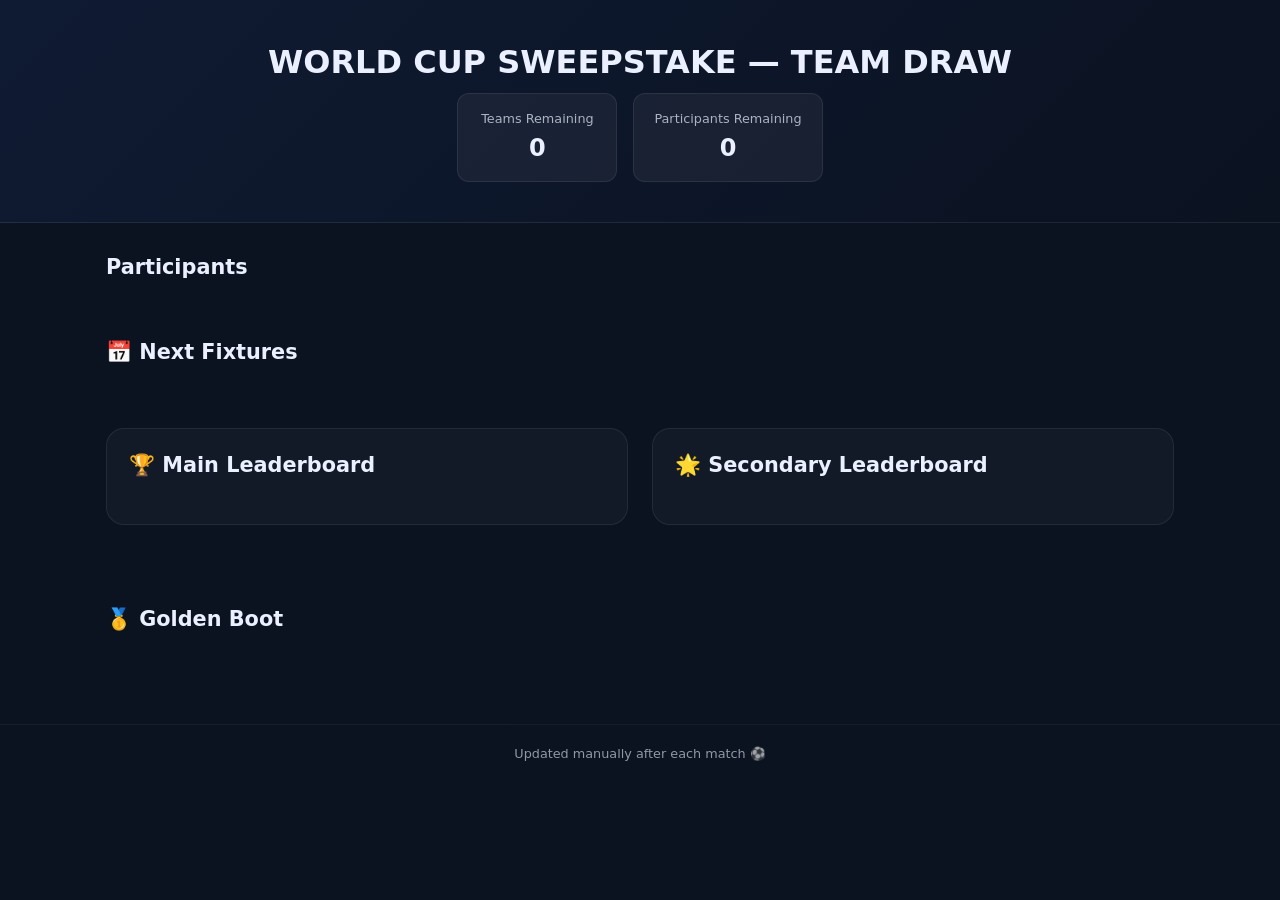
==== team-draw.html @ 0822e73f "Merge: preserve remote goldenBoot/eliminatedTeams; keep local sweepstakes structure" ====
<!DOCTYPE html>
<html lang="en">
<head>
  <meta charset="UTF-8" />
  <meta name="viewport" content="width=device-width, initial-scale=1.0" />
  <title>⚽ World Cup Sweepstake 2026 — Team Draw</title>
  <link rel="stylesheet" href="style.css">
</head>
<body>
  <header class="hero">
    <h1 id="pageTitle">WORLD CUP SWEEPSTAKE — TEAM DRAW</h1>

    <div class="summary">
      <div class="card">
        <div class="label">Teams Remaining</div>
        <div id="teamsRemaining" class="value">0</div>
      </div>

      <div class="card">
        <div class="label">Participants Remaining</div>
        <div class="value" id="participantsRemaining">0</div>
      </div>
    </div>
  </header>

  <main>
    <section class="section">
      <h2>Participants</h2>
      <div id="players" class="grid"></div>
    </section>

    <section class="section">
      <h2>📅  Next Fixtures</h2>
      <div id="next-fixtures" class="table"></div>
    </section>

    <div class="leaderboards-container">
      <section class="section">
        <h2>🏆 Main Leaderboard</h2>
        <div id="leaderboard" class="table"></div>
      </section>

      <section class="section">
        <h2 id="secondaryHeading">🌟 Secondary Leaderboard</h2>
        <div id="best-of-rest" class="table"></div>
      </section>
    </div>

    <section class="section">
      <h2>🥇 Golden Boot</h2>
      <div id="golden-boot" class="table"></div>
    </section>

  </main>

  <footer>
    <p>Updated manually after each match ⚽</p>
  </footer>

  <script>
    window.sweepstakeId = 'teamDraw';
    window.dashboardUrl = 'team-draw.html';
  </script>
  <script src="data.js"></script>
  <script src="script.js"></script>
</body>
</html>
---- style.css ----
* {
  margin: 0;
  padding: 0;
  box-sizing: border-box;
  font-family: system-ui, -apple-system, Segoe UI, Roboto, Arial, sans-serif;
}

body {
  background: #0b1220;
  color: #eaf0ff;
  line-height: 1.4;
}

/* HERO */
.hero {
  padding: 40px 20px;
  text-align: center;
  background: linear-gradient(135deg, #0f1b33, #0b1220);
  border-bottom: 1px solid rgba(255,255,255,0.08);
}

.hero h1 {
  font-size: 2rem;
  margin-bottom: 8px;
}

.subtitle {
  opacity: 0.7;
  margin-bottom: 24px;
}

.hero-actions {
  margin-bottom: 20px;
}

.button {
  display: inline-flex;
  align-items: center;
  justify-content: center;
  padding: 12px 18px;
  border-radius: 999px;
  border: 1px solid rgba(255,255,255,0.14);
  background: rgba(255,255,255,0.08);
  color: inherit;
  text-decoration: none;
  font-weight: 600;
  transition: background 0.18s ease, transform 0.18s ease;
}

.button:hover {
  background: rgba(255,255,255,0.12);
  transform: translateY(-1px);
}

.button.primary {
  background: #5487ff;
  border-color: rgba(84, 135, 255, 0.8);
  color: #fff;
}

.button.primary:hover {
  background: #3f6ee0;
}

.summary {
  display: flex;
  justify-content: center;
  gap: 16px;
  flex-wrap: wrap;
}

.card {
  background: rgba(255,255,255,0.05);
  padding: 16px 20px;
  border-radius: 12px;
  min-width: 160px;
  border: 1px solid rgba(255,255,255,0.08);
}

.label {
  font-size: 0.8rem;
  opacity: 0.7;
}

.value {
  font-size: 1.5rem;
  font-weight: 600;
  margin-top: 4px;
}

.flag {
  width: 20px;
  height: 15px;
  margin-right: 8px;
  border-radius: 2px;
  vertical-align: middle;
}

/* MAIN LAYOUT */
main {
  max-width: 1100px;
  margin: 0 auto;
  padding: 30px 16px;
}

.section {
  margin-bottom: 40px;
}


.section h2 {
  margin-bottom: 16px;
  font-size: 1.3rem;
}

.section h2 .heading-meta {
  font-size: 0.8em;
  opacity: 0.7;
  font-weight: 400;
  margin-left: 8px;
}

/* LEADERBOARDS */
.leaderboards-container {
  display: grid;
  grid-template-columns: 1fr 1fr;
  gap: 24px;
  align-items: flex-start;
  margin-bottom: 40px;
  min-width: 0;
}

.leaderboards-container .section {
  background: rgba(255,255,255,0.03);
  border: 1px solid rgba(255,255,255,0.08);
  border-radius: 18px;
  padding: 22px;
}

.leaderboards-container .section h2 {
  margin-bottom: 18px;
}

.table {
  display: flex;
  flex-direction: column;
  gap: 8px;
  overflow-x: auto;
  padding-bottom: 4px;
}

.table > div {
  min-width: 100%;
}

.leaderboard-header,
.leaderboard-row {
  display: grid;
  grid-template-columns: 60px 1fr 120px;
  padding: 12px 14px;
  border-radius: 12px;
  min-width: 0;
}

.leaderboard-header {
  position: sticky;
  top: 0;
  z-index: 2;
}

.leaderboard-header {
  background: rgba(255,255,255,0.06);
  font-weight: 600;
  opacity: 0.85;
}

.leaderboard-row {
  background: rgba(255,255,255,0.03);
  border: 1px solid rgba(255,255,255,0.05);
}

.leaderboard-row:nth-child(even) {
  background: rgba(255,255,255,0.02);
}

.leaderboard-row.winner {
  background: rgba(102, 178, 255, 0.16);
  border-color: rgba(102, 178, 255, 0.35);
}

.leaderboard-row.winner div {
  font-weight: 600;
}

.leaderboard-row div {
  white-space: nowrap;
  overflow: hidden;
  text-overflow: ellipsis;
}

.golden-boot-header,
.golden-boot-row {
  display: grid;
  grid-template-columns: 45px 1fr 150px 140px 80px;
  padding: 12px 14px;
  border-radius: 12px;
  min-width: 0;
}

.golden-boot-header {
  background: rgba(255,255,255,0.06);
  font-weight: 600;
  opacity: 0.85;
}

.golden-boot-row {
  background: rgba(255,255,255,0.03);
  border: 1px solid rgba(255,255,255,0.05);
}

.golden-boot-row.winner {
  background: rgba(255, 206, 15, 0.12);
  border-color: rgba(255, 206, 15, 0.4);
}

.golden-boot-row:nth-child(even) {
  background: rgba(255,255,255,0.02);
}

.golden-boot-row div {
  white-space: nowrap;
  overflow: hidden;
  text-overflow: ellipsis;
}

/* PLAYERS GRID */
.grid {
  display: grid;
  grid-template-columns: repeat(auto-fit, minmax(240px, 1fr));
  gap: 16px;
}

.player-card {
  background: rgba(255,255,255,0.04);
  border: 1px solid rgba(255,255,255,0.08);
  border-radius: 14px;
  padding: 16px;
  transition: transform 0.15s ease, border-color 0.15s ease;
}

.player-card:hover {
  transform: translateY(-3px);
  border-color: rgba(255,255,255,0.16);
}

.player-card h3 {
  margin-bottom: 12px;
}

.teams {
  display: flex;
  flex-direction: column;
  gap: 6px;
}

.team {
  padding: 6px 10px;
  border-radius: 8px;
  font-size: 0.95rem;
}

.team.alive {
  background: rgba(46, 204, 113, 0.12);
  border: 1px solid rgba(46, 204, 113, 0.25);
}

.team.out {
  background: rgba(255, 255, 255, 0.04);
  opacity: 0.5;
  text-decoration: line-through;
}

.footer {
  margin-top: 12px;
  font-size: 0.85rem;
  opacity: 0.7;
}

/* FIXTURE STYLES */
.next-fixture-row {
  display: flex;
  justify-content: space-between;
  align-items: center;
  padding: 14px 16px;
  border-radius: 14px;
  background: rgba(255,255,255,0.04);
  border: 1px solid rgba(255,255,255,0.06);
  gap: 16px;
}

.next-fixture-row.live {
  border-color: rgba(255, 84, 84, 0.35);
  background: rgba(255, 84, 84, 0.08);
}

.fixture-meta {
  display: flex;
  align-items: center;
  gap: 10px;
  opacity: 0.8;
}

.live-badge {
  display: inline-flex;
  align-items: center;
  justify-content: center;
  padding: 4px 8px;
  border-radius: 999px;
  background: #ff5454;
  color: #fff;
  font-size: 0.75rem;
  font-weight: 700;
  letter-spacing: 0.02em;
}

/* RULES */
.rules {
  background: rgba(255,255,255,0.03);
  padding: 16px;
  border-radius: 12px;
  border: 1px solid rgba(255,255,255,0.06);
}

.rules p {
  margin-bottom: 8px;
  opacity: 0.85;
}

.empty-state {
  padding: 16px;
  border-radius: 14px;
  background: rgba(255,255,255,0.04);
  border: 1px solid rgba(255,255,255,0.08);
  color: rgba(255,255,255,0.8);
}

/* FOOTER */
footer {
  text-align: center;
  padding: 20px;
  font-size: 0.8rem;
  opacity: 0.6;
  border-top: 1px solid rgba(255,255,255,0.08);
}

@media (max-width: 940px) {
  .leaderboards-container {
    grid-template-columns: 1fr;
  }
}

@media (max-width: 760px) {
  body {
    font-size: 0.95rem;
  }

  .hero {
    padding: 28px 16px;
  }

  .summary {
    flex-direction: column;
    align-items: stretch;
  }

  .card {
    min-width: auto;
    width: 100%;
  }

  .section {
    margin-bottom: 28px;
  }

  .section h2 {
    font-size: 1.15rem;
  }

  .leaderboard-header,
  .leaderboard-row,
  .golden-boot-header,
  .golden-boot-row {
    padding: 10px 12px;
  }

  .next-fixture-row {
    flex-direction: column;
    align-items: flex-start;
  }

  .fixture-meta {
    width: 100%;
    margin-top: 10px;
  }

  .leaderboard-header,
  .leaderboard-row {
    grid-template-columns: 50px 1fr 1fr;
  }

  .golden-boot-header,
  .golden-boot-row {
    grid-template-columns: 35px minmax(90px, 1.5fr) minmax(70px, 1fr) minmax(70px, 1fr) 45px;
    gap: 6px;
    align-items: start;
  }

  .golden-boot-header div,
  .golden-boot-row div {
    white-space: normal;
    overflow-wrap: anywhere;
    min-width: 0;
  }

  .golden-boot-header div:nth-child(2),
  .golden-boot-row div:nth-child(2) {
    min-width: 0;
  }

  .leaderboard-header {
    position: sticky;
    top: 0;
    z-index: 2;
  }

  .golden-boot-header {
    position: sticky;
    top: 0;
    z-index: 2;
  }

  .team {
    font-size: 0.9rem;
  }

  .footer {
    font-size: 0.82rem;
  }
}
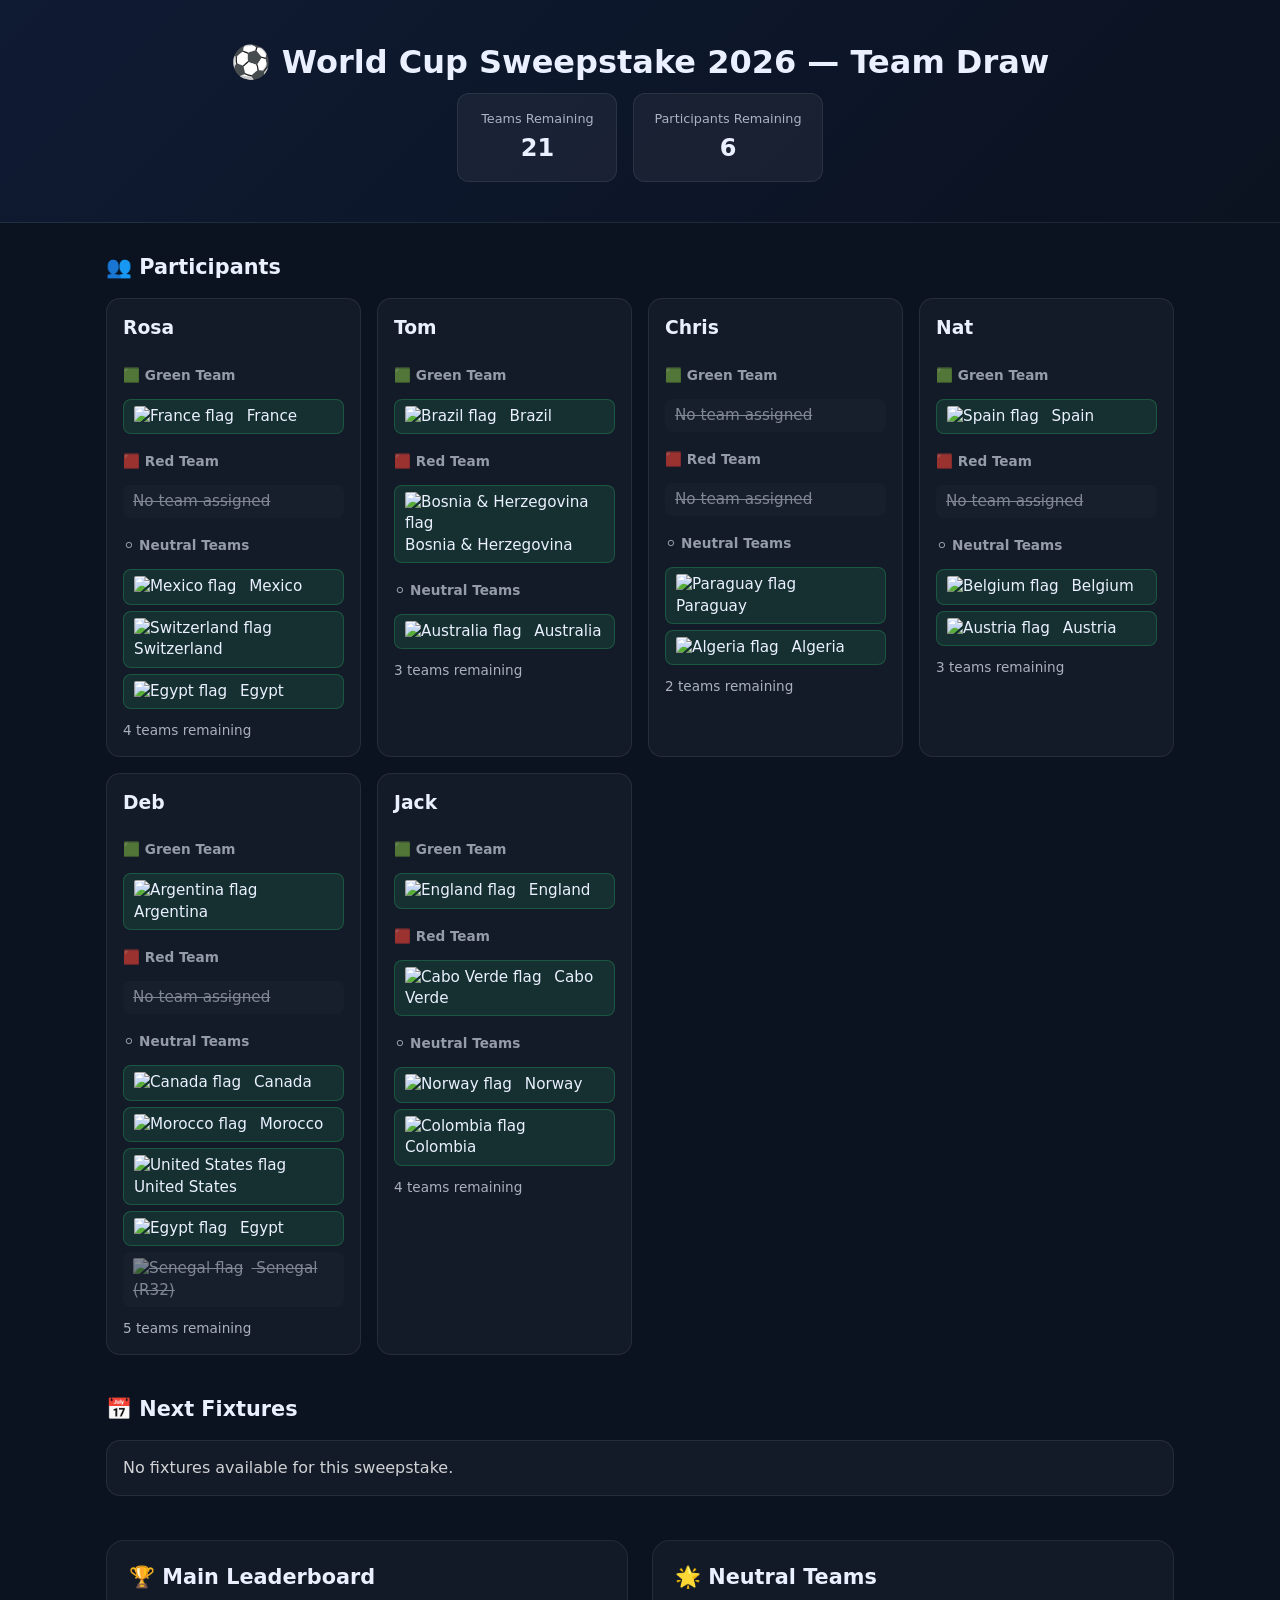
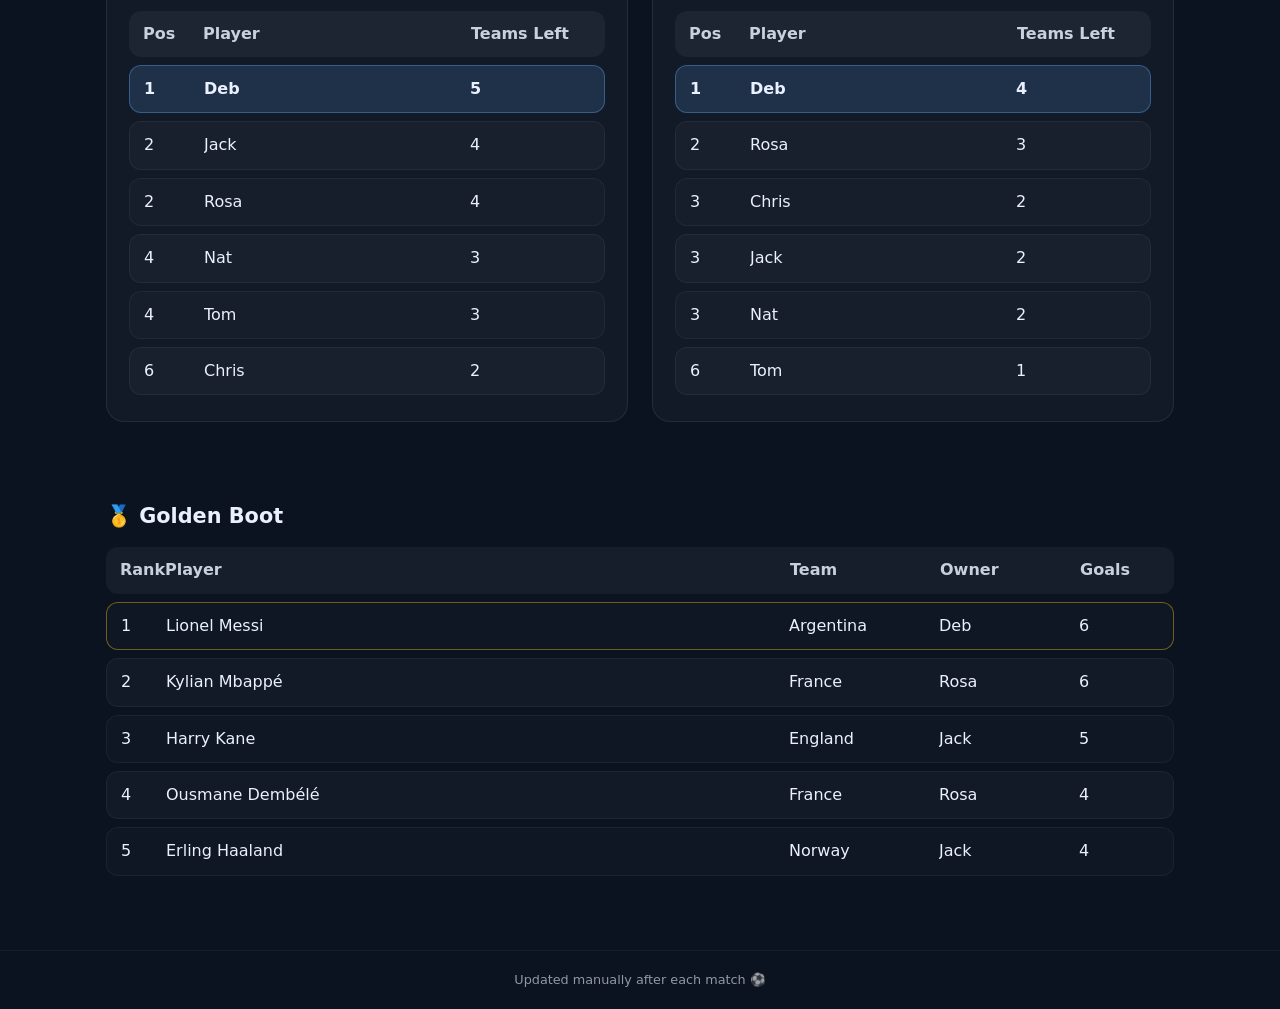
==== commit 06ffa7ab: "fixing" ====
--- a/team-draw.html
+++ b/team-draw.html
@@ -25,7 +25,7 @@
 
   <main>
     <section class="section">
-      <h2>Participants</h2>
+      <h2>👥 Participants</h2>
       <div id="players" class="grid"></div>
     </section>
 
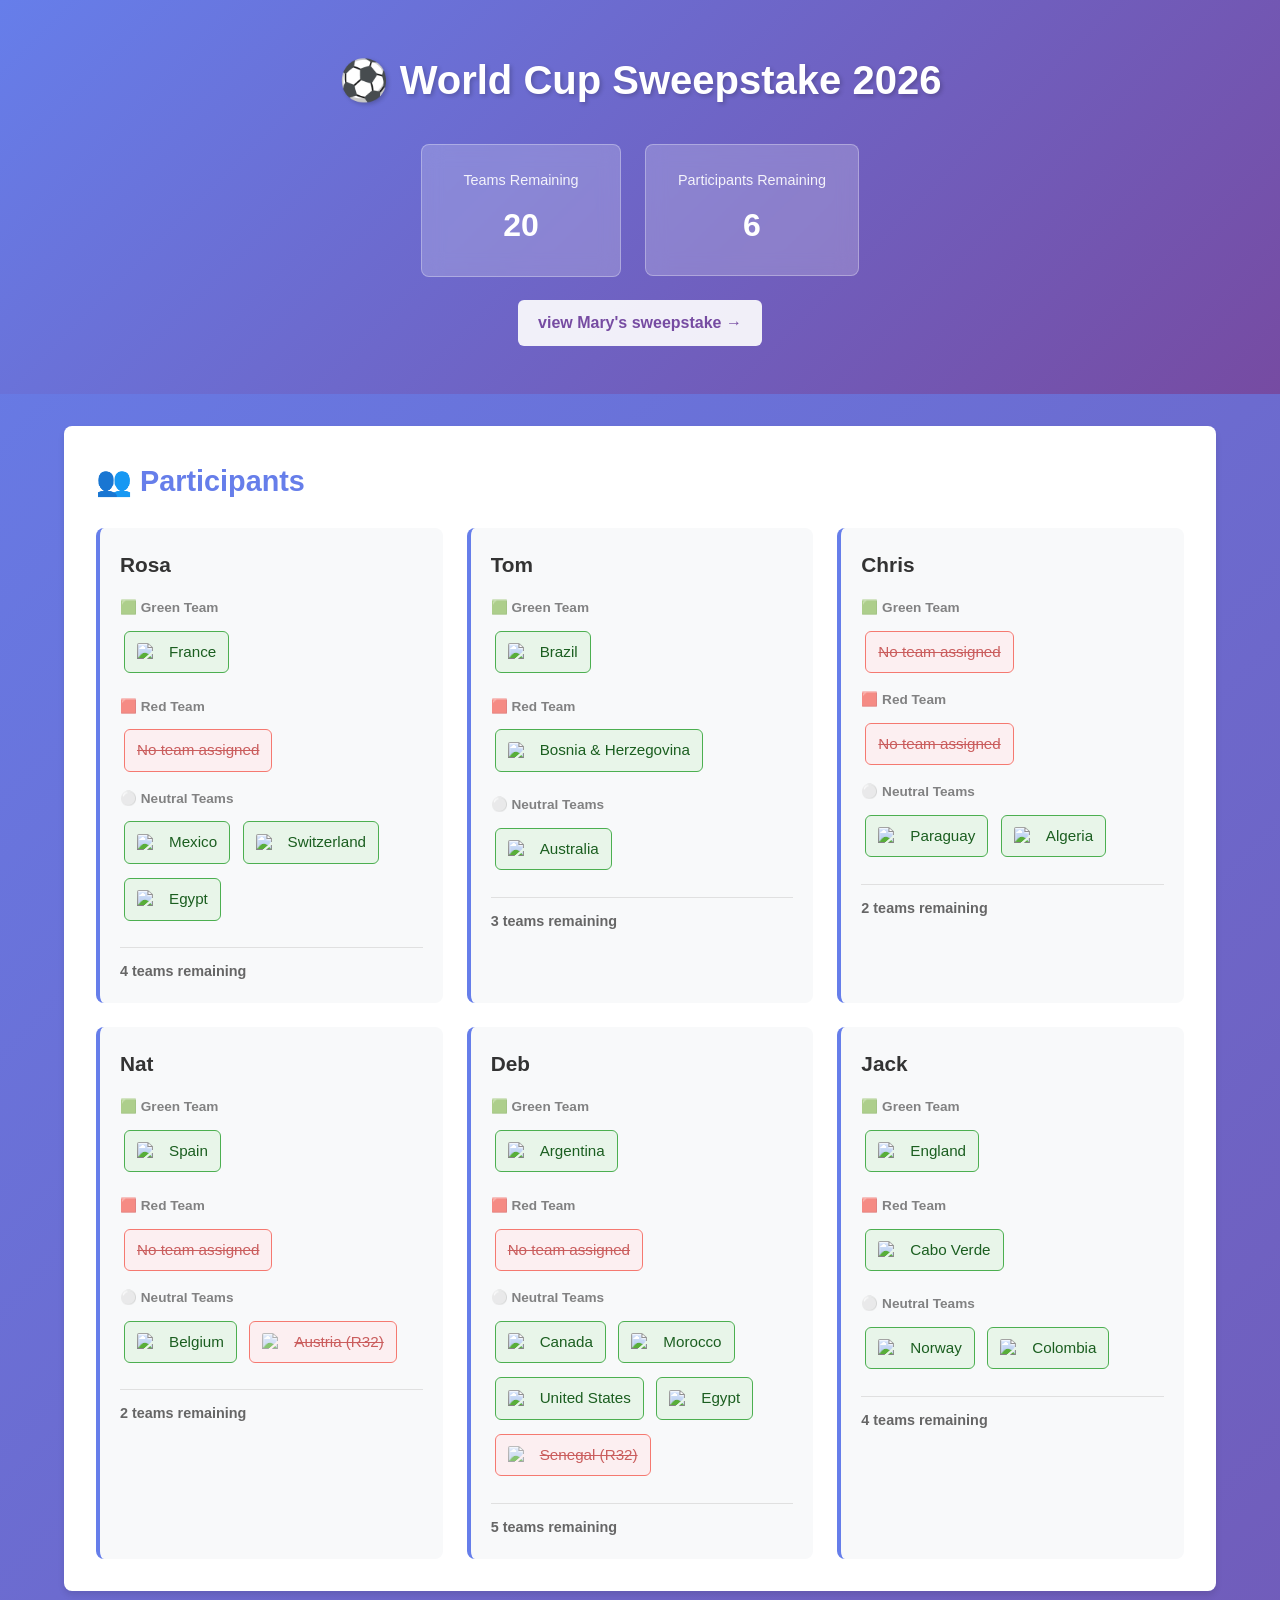
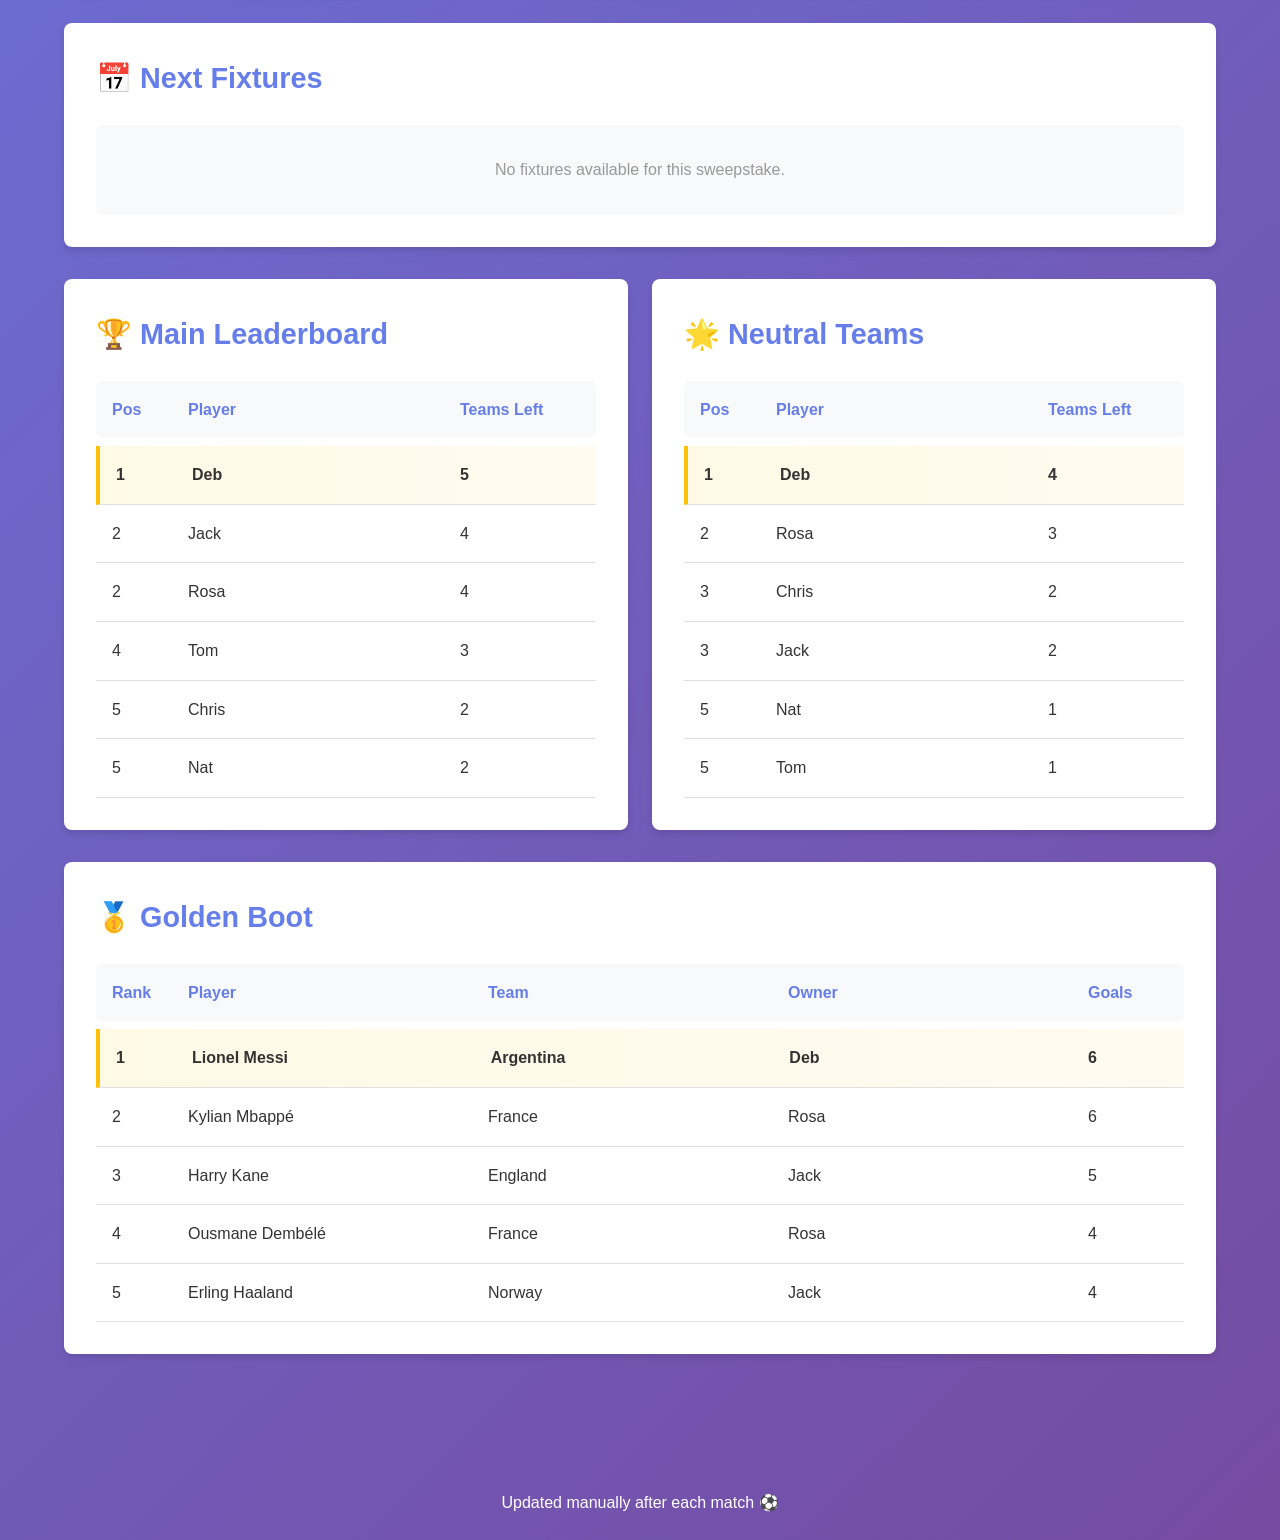
==== commit 5b011e17: "Add link to Mary's sweepstake in header" ====
--- a/team-draw.html
+++ b/team-draw.html
@@ -3,12 +3,12 @@
 <head>
   <meta charset="UTF-8" />
   <meta name="viewport" content="width=device-width, initial-scale=1.0" />
-  <title>⚽ World Cup Sweepstake 2026 — Team Draw</title>
+  <title>⚽ World Cup Sweepstake 2026</title>
   <link rel="stylesheet" href="style.css">
 </head>
 <body>
   <header class="hero">
-    <h1 id="pageTitle">WORLD CUP SWEEPSTAKE — TEAM DRAW</h1>
+    <h1 id="pageTitle">⚽ WORLD CUP SWEEPSTAKE 2026</h1>
 
     <div class="summary">
       <div class="card">
@@ -20,6 +20,10 @@
         <div class="label">Participants Remaining</div>
         <div class="value" id="participantsRemaining">0</div>
       </div>
+    </div>
+
+    <div class="sweepstake-links">
+      <a href="index.html">view Mary's sweepstake →</a>
     </div>
   </header>
 
--- a/style.css
+++ b/style.css
@@ -2,448 +2,326 @@
   margin: 0;
   padding: 0;
   box-sizing: border-box;
-  font-family: system-ui, -apple-system, Segoe UI, Roboto, Arial, sans-serif;
 }
 
 body {
-  background: #0b1220;
-  color: #eaf0ff;
-  line-height: 1.4;
-}
-
-/* HERO */
+  font-family: -apple-system, BlinkMacSystemFont, "Segoe UI", Roboto, "Helvetica Neue", Arial, sans-serif;
+  background: linear-gradient(135deg, #667eea 0%, #764ba2 100%);
+  color: #333;
+  line-height: 1.6;
+}
+
 .hero {
-  padding: 40px 20px;
+  background: linear-gradient(135deg, #667eea 0%, #764ba2 100%);
+  padding: 48px 24px;
   text-align: center;
-  background: linear-gradient(135deg, #0f1b33, #0b1220);
-  border-bottom: 1px solid rgba(255,255,255,0.08);
+  color: white;
 }
 
 .hero h1 {
-  font-size: 2rem;
-  margin-bottom: 8px;
-}
-
-.subtitle {
-  opacity: 0.7;
-  margin-bottom: 24px;
-}
-
-.hero-actions {
-  margin-bottom: 20px;
-}
-
-.button {
-  display: inline-flex;
-  align-items: center;
-  justify-content: center;
-  padding: 12px 18px;
-  border-radius: 999px;
-  border: 1px solid rgba(255,255,255,0.14);
-  background: rgba(255,255,255,0.08);
-  color: inherit;
-  text-decoration: none;
-  font-weight: 600;
-  transition: background 0.18s ease, transform 0.18s ease;
-}
-
-.button:hover {
-  background: rgba(255,255,255,0.12);
-  transform: translateY(-1px);
-}
-
-.button.primary {
-  background: #5487ff;
-  border-color: rgba(84, 135, 255, 0.8);
-  color: #fff;
-}
-
-.button.primary:hover {
-  background: #3f6ee0;
+  font-size: 2.5rem;
+  margin-bottom: 32px;
+  text-shadow: 2px 2px 4px rgba(0, 0, 0, 0.2);
 }
 
 .summary {
   display: flex;
   justify-content: center;
+  gap: 24px;
+  margin-bottom: 24px;
+  flex-wrap: wrap;
+}
+
+.card {
+  background: rgba(255, 255, 255, 0.2);
+  backdrop-filter: blur(10px);
+  border-radius: 8px;
+  padding: 24px 32px;
+  min-width: 200px;
+  border: 1px solid rgba(255, 255, 255, 0.3);
+}
+
+.card .label {
+  font-size: 0.9rem;
+  opacity: 0.9;
+  margin-bottom: 8px;
+}
+
+.card .value {
+  font-size: 2rem;
+  font-weight: bold;
+}
+
+.sweepstake-links {
+  margin-top: 24px;
+}
+
+.sweepstake-links a {
+  display: inline-block;
+  background: rgba(255, 255, 255, 0.9);
+  color: #764ba2;
+  padding: 10px 20px;
+  border-radius: 6px;
+  text-decoration: none;
+  font-weight: 600;
+  transition: all 0.3s ease;
+}
+
+.sweepstake-links a:hover {
+  background: white;
+  transform: translateY(-2px);
+  box-shadow: 0 4px 12px rgba(0, 0, 0, 0.15);
+}
+
+main {
+  max-width: 1200px;
+  margin: 0 auto;
+  padding: 32px 24px;
+}
+
+.section {
+  background: white;
+  border-radius: 8px;
+  padding: 32px;
+  margin-bottom: 32px;
+  box-shadow: 0 4px 6px rgba(0, 0, 0, 0.1);
+}
+
+.section h2 {
+  margin-bottom: 24px;
+  color: #667eea;
+  font-size: 1.8rem;
+}
+
+.grid {
+  display: grid;
+  grid-template-columns: repeat(auto-fill, minmax(300px, 1fr));
+  gap: 24px;
+}
+
+.player-card {
+  background: #f8f9fa;
+  border-radius: 8px;
+  padding: 20px;
+  border-left: 4px solid #667eea;
+  transition: all 0.3s ease;
+}
+
+.player-card:hover {
+  box-shadow: 0 4px 12px rgba(102, 126, 234, 0.15);
+  transform: translateY(-2px);
+}
+
+.player-card h3 {
+  margin-bottom: 16px;
+  color: #333;
+  font-size: 1.3rem;
+}
+
+.teams {
+  margin-bottom: 16px;
+}
+
+.team {
+  display: inline-flex;
+  align-items: center;
+  gap: 8px;
+  background: white;
+  padding: 8px 12px;
+  border-radius: 6px;
+  margin: 4px;
+  border: 1px solid #e0e0e0;
+  font-size: 0.95rem;
+  transition: all 0.3s ease;
+}
+
+.team img.flag {
+  width: 24px;
+  height: 18px;
+  object-fit: cover;
+  border-radius: 2px;
+}
+
+.team.alive {
+  background: #e8f5e9;
+  border-color: #4caf50;
+  color: #1b5e20;
+}
+
+.team.out {
+  background: #ffebee;
+  border-color: #f44336;
+  color: #b71c1c;
+  text-decoration: line-through;
+  opacity: 0.7;
+}
+
+.player-card .footer {
+  padding-top: 12px;
+  border-top: 1px solid #e0e0e0;
+  font-size: 0.9rem;
+  color: #666;
+  font-weight: 600;
+}
+
+.table {
+  overflow-x: auto;
+}
+
+.leaderboard-header,
+.golden-boot-header {
+  display: grid;
+  grid-template-columns: 60px 1fr 120px;
   gap: 16px;
-  flex-wrap: wrap;
-}
-
-.card {
-  background: rgba(255,255,255,0.05);
-  padding: 16px 20px;
-  border-radius: 12px;
-  min-width: 160px;
-  border: 1px solid rgba(255,255,255,0.08);
-}
-
-.label {
+  padding: 16px;
+  background: #f8f9fa;
+  border-radius: 6px;
+  margin-bottom: 8px;
+  font-weight: 600;
+  color: #667eea;
+}
+
+.golden-boot-header {
+  grid-template-columns: 60px 1fr 1fr 1fr 80px;
+}
+
+.leaderboard-row,
+.golden-boot-row {
+  display: grid;
+  grid-template-columns: 60px 1fr 120px;
+  gap: 16px;
+  padding: 16px;
+  border-bottom: 1px solid #e0e0e0;
+  align-items: center;
+}
+
+.golden-boot-row {
+  grid-template-columns: 60px 1fr 1fr 1fr 80px;
+}
+
+.leaderboard-row:hover,
+.golden-boot-row:hover {
+  background: #f8f9fa;
+}
+
+.leaderboard-row.winner,
+.golden-boot-row.winner {
+  background: linear-gradient(90deg, #fff9e6, #fffbf0);
+  font-weight: 600;
+  border-left: 4px solid #ffc107;
+}
+
+.next-fixture-row {
+  padding: 16px;
+  border-bottom: 1px solid #e0e0e0;
+  display: flex;
+  justify-content: space-between;
+  align-items: center;
+  gap: 16px;
+}
+
+.next-fixture-row:hover {
+  background: #f8f9fa;
+}
+
+.next-fixture-row.live {
+  background: #fff3e0;
+  border-left: 4px solid #ff9800;
+}
+
+.next-fixture-row strong {
+  color: #667eea;
+}
+
+.next-fixture-row .owner {
+  color: #999;
+  font-size: 0.9rem;
+}
+
+.fixture-meta {
+  text-align: right;
+  font-size: 0.9rem;
+  color: #666;
+}
+
+.live-badge {
+  display: inline-block;
+  background: #f44336;
+  color: white;
+  padding: 4px 8px;
+  border-radius: 4px;
   font-size: 0.8rem;
-  opacity: 0.7;
-}
-
-.value {
-  font-size: 1.5rem;
-  font-weight: 600;
-  margin-top: 4px;
-}
-
-.flag {
-  width: 20px;
-  height: 15px;
+  font-weight: 600;
   margin-right: 8px;
-  border-radius: 2px;
-  vertical-align: middle;
-}
-
-/* MAIN LAYOUT */
-main {
-  max-width: 1100px;
-  margin: 0 auto;
-  padding: 30px 16px;
-}
-
-.section {
-  margin-bottom: 40px;
-}
-
-
-.section h2 {
-  margin-bottom: 16px;
-  font-size: 1.3rem;
-}
-
-.section h2 .heading-meta {
-  font-size: 0.8em;
-  opacity: 0.7;
-  font-weight: 400;
-  margin-left: 8px;
-}
-
-/* LEADERBOARDS */
+  animation: pulse 1s infinite;
+}
+
+@keyframes pulse {
+  0%, 100% {
+    opacity: 1;
+  }
+  50% {
+    opacity: 0.7;
+  }
+}
+
 .leaderboards-container {
   display: grid;
   grid-template-columns: 1fr 1fr;
   gap: 24px;
-  align-items: flex-start;
-  margin-bottom: 40px;
-  min-width: 0;
-}
-
-.leaderboards-container .section {
-  background: rgba(255,255,255,0.03);
-  border: 1px solid rgba(255,255,255,0.08);
-  border-radius: 18px;
-  padding: 22px;
-}
-
-.leaderboards-container .section h2 {
-  margin-bottom: 18px;
-}
-
-.table {
-  display: flex;
-  flex-direction: column;
-  gap: 8px;
-  overflow-x: auto;
-  padding-bottom: 4px;
-}
-
-.table > div {
-  min-width: 100%;
-}
-
-.leaderboard-header,
-.leaderboard-row {
-  display: grid;
-  grid-template-columns: 60px 1fr 120px;
-  padding: 12px 14px;
-  border-radius: 12px;
-  min-width: 0;
-}
-
-.leaderboard-header {
-  position: sticky;
-  top: 0;
-  z-index: 2;
-}
-
-.leaderboard-header {
-  background: rgba(255,255,255,0.06);
-  font-weight: 600;
-  opacity: 0.85;
-}
-
-.leaderboard-row {
-  background: rgba(255,255,255,0.03);
-  border: 1px solid rgba(255,255,255,0.05);
-}
-
-.leaderboard-row:nth-child(even) {
-  background: rgba(255,255,255,0.02);
-}
-
-.leaderboard-row.winner {
-  background: rgba(102, 178, 255, 0.16);
-  border-color: rgba(102, 178, 255, 0.35);
-}
-
-.leaderboard-row.winner div {
-  font-weight: 600;
-}
-
-.leaderboard-row div {
-  white-space: nowrap;
-  overflow: hidden;
-  text-overflow: ellipsis;
-}
-
-.golden-boot-header,
-.golden-boot-row {
-  display: grid;
-  grid-template-columns: 45px 1fr 150px 140px 80px;
-  padding: 12px 14px;
-  border-radius: 12px;
-  min-width: 0;
-}
-
-.golden-boot-header {
-  background: rgba(255,255,255,0.06);
-  font-weight: 600;
-  opacity: 0.85;
-}
-
-.golden-boot-row {
-  background: rgba(255,255,255,0.03);
-  border: 1px solid rgba(255,255,255,0.05);
-}
-
-.golden-boot-row.winner {
-  background: rgba(255, 206, 15, 0.12);
-  border-color: rgba(255, 206, 15, 0.4);
-}
-
-.golden-boot-row:nth-child(even) {
-  background: rgba(255,255,255,0.02);
-}
-
-.golden-boot-row div {
-  white-space: nowrap;
-  overflow: hidden;
-  text-overflow: ellipsis;
-}
-
-/* PLAYERS GRID */
-.grid {
-  display: grid;
-  grid-template-columns: repeat(auto-fit, minmax(240px, 1fr));
-  gap: 16px;
-}
-
-.player-card {
-  background: rgba(255,255,255,0.04);
-  border: 1px solid rgba(255,255,255,0.08);
-  border-radius: 14px;
-  padding: 16px;
-  transition: transform 0.15s ease, border-color 0.15s ease;
-}
-
-.player-card:hover {
-  transform: translateY(-3px);
-  border-color: rgba(255,255,255,0.16);
-}
-
-.player-card h3 {
+}
+
+@media (max-width: 900px) {
+  .leaderboards-container {
+    grid-template-columns: 1fr;
+  }
+}
+
+.empty-state {
+  padding: 32px;
+  text-align: center;
+  color: #999;
+  background: #f8f9fa;
+  border-radius: 6px;
+}
+
+.rules {
+  background: #f8f9fa;
+  border-left: 4px solid #667eea;
+  padding: 20px;
+  border-radius: 6px;
+}
+
+.rules p {
   margin-bottom: 12px;
-}
-
-.teams {
-  display: flex;
-  flex-direction: column;
-  gap: 6px;
-}
-
-.team {
-  padding: 6px 10px;
-  border-radius: 8px;
-  font-size: 0.95rem;
-}
-
-.team.alive {
-  background: rgba(46, 204, 113, 0.12);
-  border: 1px solid rgba(46, 204, 113, 0.25);
-}
-
-.team.out {
-  background: rgba(255, 255, 255, 0.04);
-  opacity: 0.5;
-  text-decoration: line-through;
-}
-
-.footer {
-  margin-top: 12px;
-  font-size: 0.85rem;
-  opacity: 0.7;
-}
-
-/* FIXTURE STYLES */
-.next-fixture-row {
-  display: flex;
-  justify-content: space-between;
-  align-items: center;
-  padding: 14px 16px;
-  border-radius: 14px;
-  background: rgba(255,255,255,0.04);
-  border: 1px solid rgba(255,255,255,0.06);
-  gap: 16px;
-}
-
-.next-fixture-row.live {
-  border-color: rgba(255, 84, 84, 0.35);
-  background: rgba(255, 84, 84, 0.08);
-}
-
-.fixture-meta {
-  display: flex;
-  align-items: center;
-  gap: 10px;
-  opacity: 0.8;
-}
-
-.live-badge {
-  display: inline-flex;
-  align-items: center;
-  justify-content: center;
-  padding: 4px 8px;
-  border-radius: 999px;
-  background: #ff5454;
-  color: #fff;
-  font-size: 0.75rem;
-  font-weight: 700;
-  letter-spacing: 0.02em;
-}
-
-/* RULES */
-.rules {
-  background: rgba(255,255,255,0.03);
-  padding: 16px;
-  border-radius: 12px;
-  border: 1px solid rgba(255,255,255,0.06);
-}
-
-.rules p {
-  margin-bottom: 8px;
-  opacity: 0.85;
-}
-
-.empty-state {
-  padding: 16px;
-  border-radius: 14px;
-  background: rgba(255,255,255,0.04);
-  border: 1px solid rgba(255,255,255,0.08);
-  color: rgba(255,255,255,0.8);
-}
-
-/* FOOTER */
+  line-height: 1.8;
+}
+
 footer {
   text-align: center;
-  padding: 20px;
-  font-size: 0.8rem;
-  opacity: 0.6;
-  border-top: 1px solid rgba(255,255,255,0.08);
-}
-
-@media (max-width: 940px) {
-  .leaderboards-container {
-    grid-template-columns: 1fr;
-  }
-}
-
-@media (max-width: 760px) {
-  body {
-    font-size: 0.95rem;
-  }
-
-  .hero {
-    padding: 28px 16px;
+  padding: 24px;
+  color: white;
+  margin-top: 48px;
+}
+
+@media (max-width: 768px) {
+  .hero h1 {
+    font-size: 1.8rem;
   }
 
   .summary {
     flex-direction: column;
-    align-items: stretch;
-  }
-
-  .card {
-    min-width: auto;
-    width: 100%;
-  }
-
-  .section {
-    margin-bottom: 28px;
-  }
-
-  .section h2 {
-    font-size: 1.15rem;
+    gap: 12px;
+  }
+
+  .grid {
+    grid-template-columns: 1fr;
   }
 
   .leaderboard-header,
+  .golden-boot-header,
   .leaderboard-row,
-  .golden-boot-header,
   .golden-boot-row {
-    padding: 10px 12px;
-  }
-
-  .next-fixture-row {
-    flex-direction: column;
-    align-items: flex-start;
-  }
-
-  .fixture-meta {
-    width: 100%;
-    margin-top: 10px;
-  }
-
-  .leaderboard-header,
-  .leaderboard-row {
-    grid-template-columns: 50px 1fr 1fr;
-  }
-
-  .golden-boot-header,
-  .golden-boot-row {
-    grid-template-columns: 35px minmax(90px, 1.5fr) minmax(70px, 1fr) minmax(70px, 1fr) 45px;
-    gap: 6px;
-    align-items: start;
-  }
-
-  .golden-boot-header div,
-  .golden-boot-row div {
-    white-space: normal;
-    overflow-wrap: anywhere;
-    min-width: 0;
-  }
-
-  .golden-boot-header div:nth-child(2),
-  .golden-boot-row div:nth-child(2) {
-    min-width: 0;
-  }
-
-  .leaderboard-header {
-    position: sticky;
-    top: 0;
-    z-index: 2;
-  }
-
-  .golden-boot-header {
-    position: sticky;
-    top: 0;
-    z-index: 2;
-  }
-
-  .team {
     font-size: 0.9rem;
   }
-
-  .footer {
-    font-size: 0.82rem;
-  }
-}
+}
